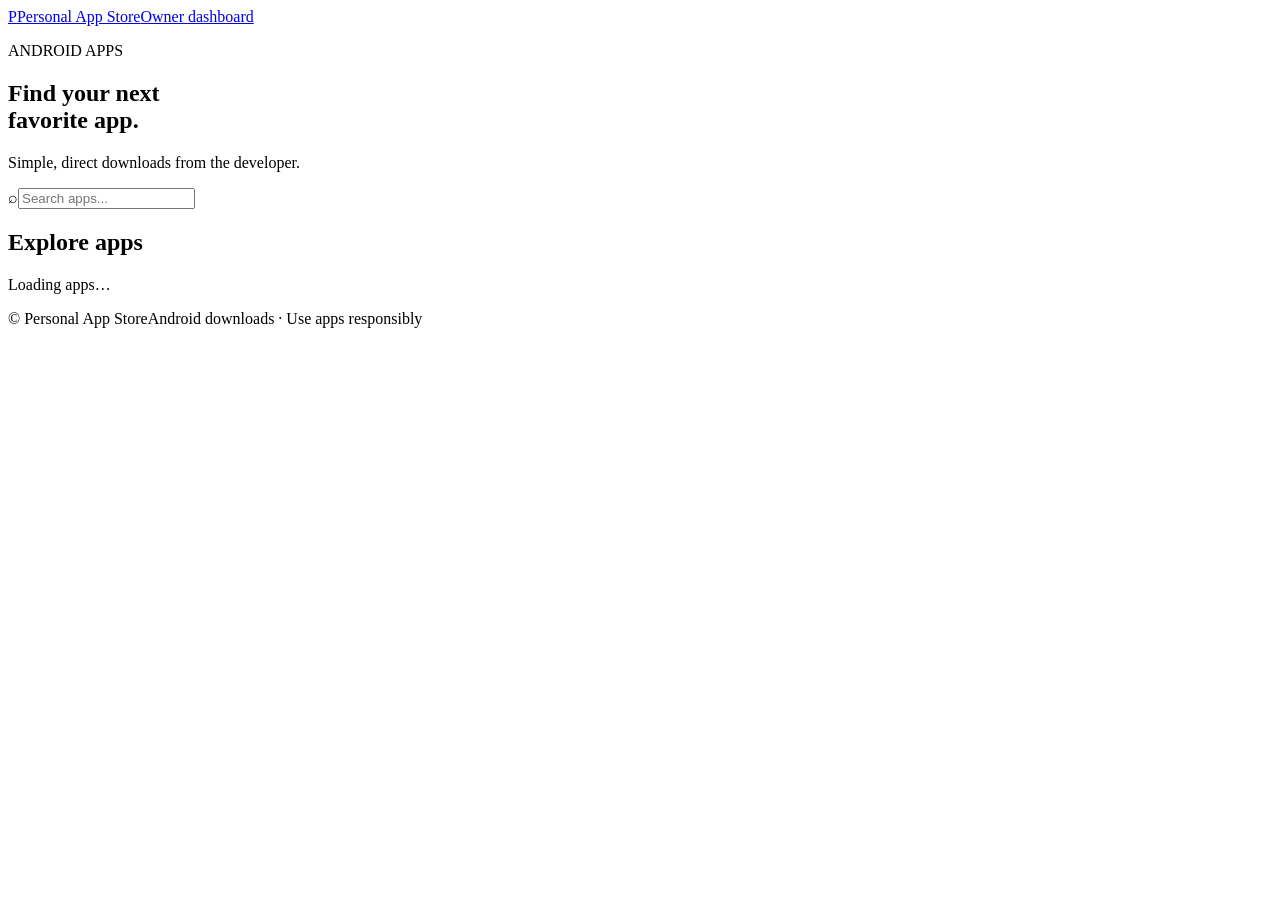
==== index.html @ 4e411556 "Add public app store homepage" ====
<!doctype html>
<html lang="en"><head><meta charset="utf-8"><meta name="viewport" content="width=device-width,initial-scale=1"><meta name="theme-color" content="#101827"><meta name="description" content="Discover and download Android apps from Personal App Store."><title>Personal App Store</title><link rel="stylesheet" href="style.css"></head>
<body><header class="top"><a class="brand" href="./"><span class="logo">P</span><span>Personal App Store</span></a><a class="admin-link" href="admin.html">Owner dashboard</a></header>
<main class="wrap"><section class="hero"><p class="eyebrow">ANDROID APPS</p><h1>Find your next<br><span>favorite app.</span></h1><p class="sub">Simple, direct downloads from the developer.</p><label class="search"><span>⌕</span><input id="search" type="search" placeholder="Search apps..." aria-label="Search apps"></label><div class="filters" id="filters"></div></section><section class="section-head"><div><h2>Explore apps</h2><p id="count">Loading apps…</p></div></section><section id="apps" class="app-grid" aria-live="polite"></section><section id="empty" class="empty" hidden><div class="empty-icon">✦</div><h3>No apps published yet</h3><p>New apps will appear here when the developer publishes them.</p></section></main><footer><span>© <span id="year"></span> Personal App Store</span><span>Android downloads · Use apps responsibly</span></footer><script src="app.js"></script></body></html>
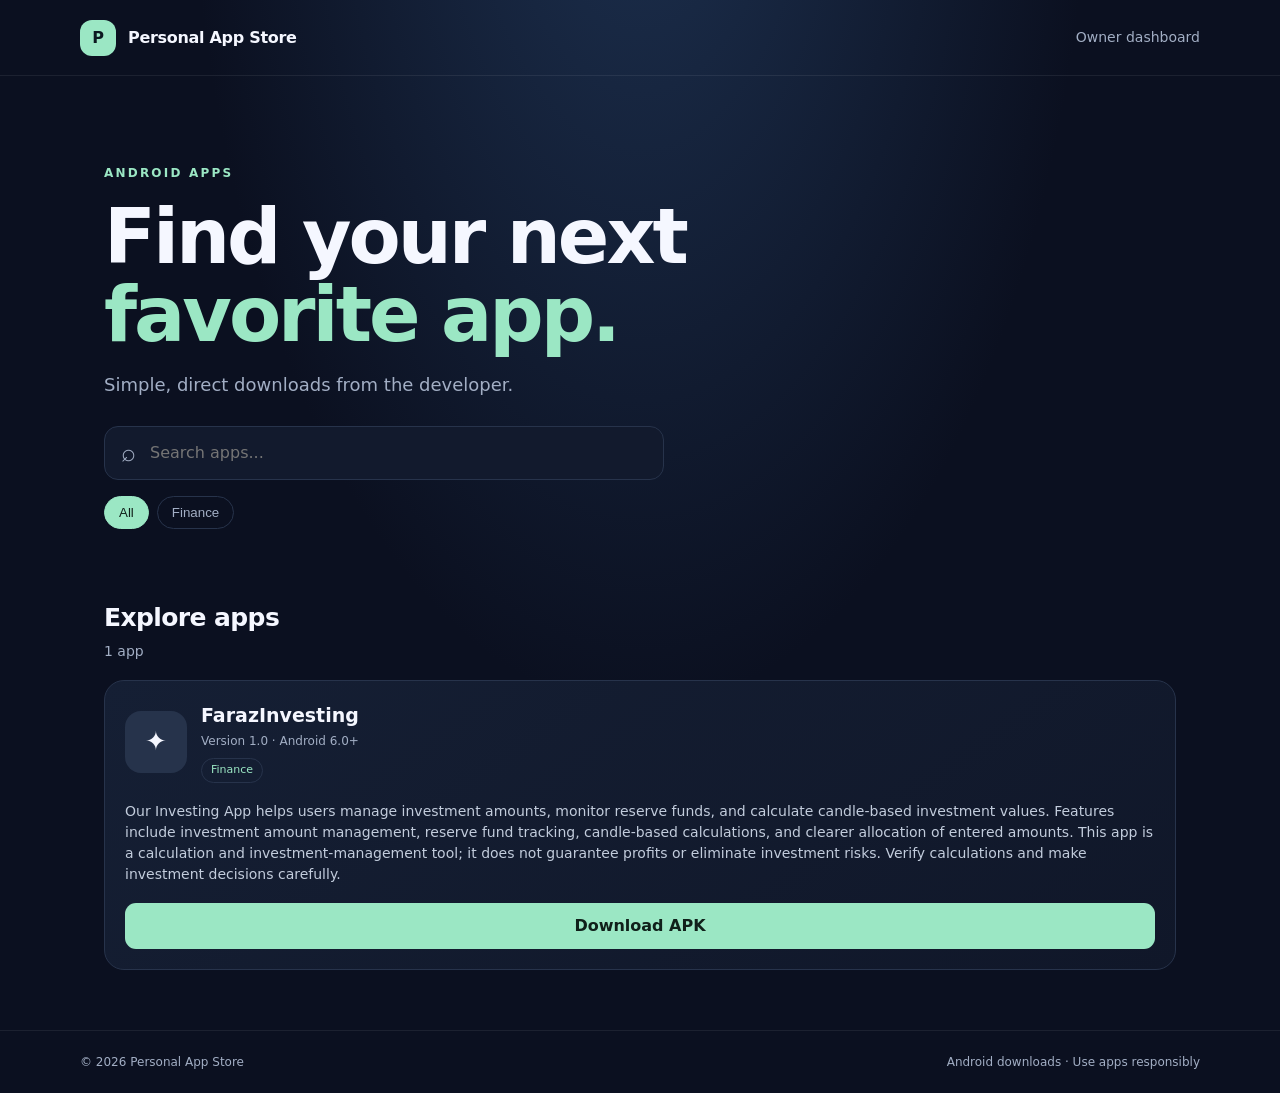
==== commit 81306deb: "Improve app store SEO metadata" ====
--- a/index.html
+++ b/index.html
@@ -1,4 +1,4 @@
 <!doctype html>
-<html lang="en"><head><meta charset="utf-8"><meta name="viewport" content="width=device-width,initial-scale=1"><meta name="theme-color" content="#101827"><meta name="description" content="Discover and download Android apps from Personal App Store."><title>Personal App Store</title><link rel="stylesheet" href="style.css"></head>
+<html lang="en"><head><meta charset="utf-8"><meta name="viewport" content="width=device-width,initial-scale=1"><meta name="theme-color" content="#101827"><meta name="description" content="Discover and download Android apps from Personal App Store, including FarazInvesting. Browse Android apps, read descriptions, and download APK files directly."><meta name="keywords" content="Android apps, APK download, Personal App Store, FarazInvesting, Android app downloads"><meta name="robots" content="index,follow,max-image-preview:large"><link rel="canonical" href="https://whatisfeardefine-ops.github.io/personal-app-store/"><meta property="og:type" content="website"><meta property="og:title" content="Personal App Store - Android App Downloads"><meta property="og:description" content="Discover and download Android apps, including FarazInvesting."><meta property="og:url" content="https://whatisfeardefine-ops.github.io/personal-app-store/"><title>Personal App Store - Android App Downloads</title><link rel="stylesheet" href="style.css"></head>
 <body><header class="top"><a class="brand" href="./"><span class="logo">P</span><span>Personal App Store</span></a><a class="admin-link" href="admin.html">Owner dashboard</a></header>
 <main class="wrap"><section class="hero"><p class="eyebrow">ANDROID APPS</p><h1>Find your next<br><span>favorite app.</span></h1><p class="sub">Simple, direct downloads from the developer.</p><label class="search"><span>⌕</span><input id="search" type="search" placeholder="Search apps..." aria-label="Search apps"></label><div class="filters" id="filters"></div></section><section class="section-head"><div><h2>Explore apps</h2><p id="count">Loading apps…</p></div></section><section id="apps" class="app-grid" aria-live="polite"></section><section id="empty" class="empty" hidden><div class="empty-icon">✦</div><h3>No apps published yet</h3><p>New apps will appear here when the developer publishes them.</p></section></main><footer><span>© <span id="year"></span> Personal App Store</span><span>Android downloads · Use apps responsibly</span></footer><script src="app.js"></script></body></html>
--- a/style.css
+++ b/style.css
@@ -0,0 +1 @@
+:root{color-scheme:dark;--bg:#0b1020;--panel:#121a2d;--line:#27334b;--text:#f5f7ff;--muted:#a2aec4;--accent:#9be7c4}*{box-sizing:border-box}body{margin:0;background:radial-gradient(ellipse at 50% -20%,#1d3150 0,transparent 50%),var(--bg);color:var(--text);font:16px/1.5 system-ui,-apple-system,Segoe UI,sans-serif}.top{height:76px;padding:0 max(24px,calc((100% - 1120px)/2));display:flex;align-items:center;justify-content:space-between;border-bottom:1px solid #ffffff12}.brand{display:flex;align-items:center;gap:12px;color:var(--text);font-weight:750;text-decoration:none;letter-spacing:-.3px}.logo{display:grid;place-items:center;width:36px;height:36px;border-radius:12px;background:var(--accent);color:#0c1820;font-weight:900}.admin-link{color:var(--muted);text-decoration:none;font-size:14px}.admin-link:hover,a:hover{color:var(--accent)}.wrap{max-width:1120px;margin:auto;padding:0 24px}.hero{padding:76px 0 40px}.eyebrow{font-size:12px;font-weight:800;letter-spacing:2.2px;color:var(--accent)}h1{font-size:clamp(44px,7vw,76px);line-height:1.02;letter-spacing:-3px;margin:16px 0}.hero h1 span{color:var(--accent)}.sub{color:var(--muted);font-size:18px}.search{margin-top:28px;display:flex;align-items:center;gap:12px;width:min(100%,560px);background:var(--panel);border:1px solid var(--line);border-radius:14px;padding:0 16px;height:54px}.search span{font-size:25px;color:var(--muted)}.search input{background:none;border:0;outline:0;color:var(--text);font:inherit;width:100%}.filters{display:flex;gap:8px;flex-wrap:wrap;margin-top:16px}.filter{border:1px solid var(--line);background:transparent;color:var(--muted);border-radius:30px;padding:8px 14px;cursor:pointer}.filter.active,.filter:hover{background:var(--accent);color:#10201a;border-color:var(--accent)}.section-head{display:flex;align-items:end;justify-content:space-between;margin:30px 0 18px}.section-head h2{margin:0;font-size:25px;letter-spacing:-.6px}.section-head p{margin:4px 0 0;color:var(--muted);font-size:14px}.app-grid{display:grid;grid-template-columns:repeat(auto-fit,minmax(min(100%,300px),1fr));gap:16px;padding-bottom:60px}.app-card{background:linear-gradient(145deg,#151f34,#101729);border:1px solid var(--line);border-radius:20px;padding:20px;display:flex;flex-direction:column;min-height:235px}.app-top{display:flex;gap:14px;align-items:center}.app-icon{width:62px;height:62px;object-fit:cover;border-radius:16px;background:#26334b;display:grid;place-items:center;font-size:26px;flex-shrink:0}.app-name{margin:0;font-size:19px}.meta{font-size:12px;color:var(--muted);margin-top:3px}.tag{display:inline-flex;border:1px solid var(--line);border-radius:20px;padding:3px 9px;font-size:11px;color:var(--accent);margin-top:8px}.desc{color:#c2ccdc;font-size:14px;margin:18px 0;flex:1}.download{display:block;text-align:center;background:var(--accent);color:#10201a;text-decoration:none;font-weight:800;padding:11px 14px;border-radius:11px}.download:hover{background:#c3f5df;color:#10201a}.download.disabled{background:#26334b;color:#7e8aa0;pointer-events:none}.empty{text-align:center;padding:54px 20px 90px;color:var(--muted)}.empty h3{color:var(--text);margin-bottom:6px}.empty-icon{font-size:35px;color:var(--accent)}footer{border-top:1px solid #ffffff12;display:flex;justify-content:space-between;gap:16px;flex-wrap:wrap;padding:22px max(24px,calc((100% - 1120px)/2));font-size:12px;color:var(--muted)}.admin-wrap{max-width:820px;margin:60px auto;padding:0 24px}.admin-panel{background:var(--panel);border:1px solid var(--line);border-radius:18px;padding:24px;margin:18px 0}.admin-panel h2{margin-top:0}.admin-panel p,.admin-panel li{color:var(--muted)}.admin-panel a{color:var(--accent)}.action{display:inline-block;background:var(--accent);color:#10201a!important;text-decoration:none;padding:11px 15px;border-radius:10px;font-weight:750;margin:5px 8px 5px 0}.note{border-left:3px solid var(--accent);padding:12px 15px;background:#9be7c410;color:#cbd7e7;border-radius:0 8px 8px 0}@media(max-width:600px){.hero{padding-top:52px}footer{flex-direction:column}.top{height:66px}}
